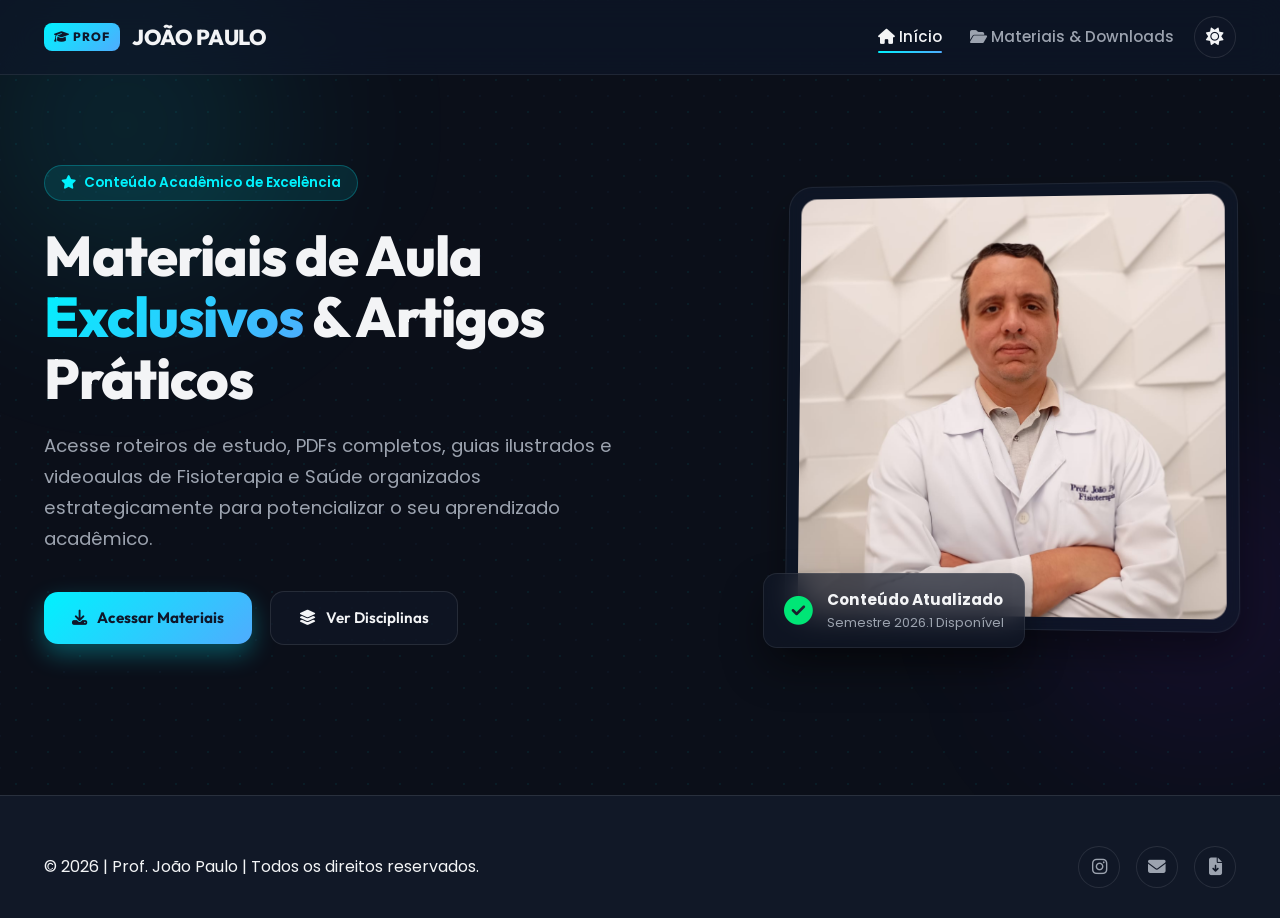
==== index.html @ 7d45e6c7 "commit-01" ====
<!DOCTYPE html>
<html lang="pt-BR" data-theme="dark">

<head>
  <meta charset="UTF-8" />
  <meta name="viewport" content="width=device-width, initial-scale=1.0" />
  <title>Prof. João Paulo | Portal Acadêmico & Materiais de Aula</title>
  <meta name="description" content="Acesse materiais de aula exclusivos, artigos, PDFs e tutoriais de Fisioterapia, Biomecânica, RTM e Citologia do Prof. João Paulo." />

  <!-- Google Fonts & Font Awesome Icons -->
  <link rel="preconnect" href="https://fonts.googleapis.com" />
  <link rel="preconnect" href="https://fonts.gstatic.com" crossorigin />
  <link href="https://fonts.googleapis.com/css2?family=Outfit:wght@300;400;500;600;700;800&family=Poppins:wght@300;400;500;600;700&display=swap" rel="stylesheet" />
  <link rel="stylesheet" href="https://cdnjs.cloudflare.com/ajax/libs/font-awesome/6.5.2/css/all.min.css" />

  <!-- CSS Stylesheet -->
  <link rel="stylesheet" href="style.css" />
</head>

<body>
  <!-- Dynamic Ambient Glow Background Orbs -->
  <div class="glow-orb glow-orb-1"></div>
  <div class="glow-orb glow-orb-2"></div>

  <!-- NAVIGATION BAR -->
  <header class="navbar">
    <div class="container">
      <a href="index.html" class="logo">
        <span class="logo-badge"><i class="fas fa-graduation-cap"></i> PROF</span>
        <span>JOÃO PAULO</span>
      </a>

      <div class="nav-right">
        <ul id="navLinks" class="nav-links">
          <li><a href="index.html" class="active"><i class="fas fa-home"></i> Início</a></li>
          <li><a href="materiais.html"><i class="fas fa-folder-open"></i> Materiais & Downloads</a></li>
        </ul>

        <!-- Theme Switcher Button -->
        <button id="themeToggleBtn" class="theme-toggle" title="Alternar Modo Escuro/Claro">
          <i id="themeIcon" class="fas fa-sun"></i>
        </button>

        <!-- Mobile Hamburger Toggle -->
        <button id="mobileToggleBtn" class="mobile-toggle" aria-label="Abrir Menu">
          <i class="fas fa-bars"></i>
        </button>
      </div>
    </div>
  </header>

  <main>
    <!-- HERO SECTION -->
    <section class="hero-section">
      <div class="container">
        <div class="hero-content">
          <div class="hero-text">
            <div class="hero-badge">
              <i class="fas fa-star"></i> Conteúdo Acadêmico de Excelência
            </div>
            <h1>
              Materiais de Aula <span class="gradient-text">Exclusivos</span> & Artigos Práticos
            </h1>
            <p>
              Acesse roteiros de estudo, PDFs completos, guias ilustrados e videoaulas de Fisioterapia e Saúde organizados estrategicamente para potencializar o seu aprendizado acadêmico.
            </p>

            <div class="hero-actions">
              <a href="materiais.html" class="btn btn-primary">
                <i class="fas fa-download"></i> Acessar Materiais
              </a>
              <a href="materiais.html" class="btn btn-secondary">
                <i class="fas fa-layer-group"></i> Ver Disciplinas
              </a>
            </div>
          </div>

          <!-- Hero Image Card -->
          <div class="hero-image-wrapper">
            <div class="hero-image-card">
              <img src="./assets/foto eu jaleco.jpg" alt="Prof. João Paulo"   />
            </div>

            <!-- Floating Card Pill -->
            <div class="status-pill">
              <i class="fas fa-check-circle"></i>
              <div>
                <h4>Conteúdo Atualizado</h4>
                <p>Semestre 2026.1 Disponível</p>
              </div>
            </div>
          </div>
        </div>
      </div>
    </section>

    <!-- ANIMATED STATS SECTION  
    <section class="stats-section">
      <div class="container">
        <div class="stats-grid">
          <div class="stat-card">
            <div class="stat-icon"><i class="fas fa-file-pdf"></i></div>
            <div class="stat-number" data-count="12">0</div>
            <div class="stat-label">PDFs & Artigos Prontos</div>
          </div>

          <div class="stat-card">
            <div class="stat-icon"><i class="fas fa-book-medical"></i></div>
            <div class="stat-number" data-count="3">0</div>
            <div class="stat-label">Disciplinas Principais</div>
          </div>

          <div class="stat-card">
            <div class="stat-icon"><i class="fas fa-user-graduate"></i></div>
            <div class="stat-number" data-count="100">0</div>
            <div class="stat-label">% Acesso Gratuito</div>
          </div>

          <div class="stat-card">
            <div class="stat-icon"><i class="fas fa-cloud-download-alt"></i></div>
            <div class="stat-number" data-count="2500">0</div>
            <div class="stat-label">+ Downloads Realizados</div>
          </div>
        </div>
      </div>
    </section>

    <!-- DISCIPLINAS & DESTAQUES
    <section id="materiais-destaque" class="section">
      <div class="container">
        <div class="section-header">
          <h2>Disciplinas & Áreas de Estudo</h2>
          <p>Selecione uma das áreas acadêmicas abaixo para consultar e baixar os materiais específicos.</p>
        </div> -->

        <!-- <div class="benefits-grid">
           Card 1: Biomecânica 
          <div class="benefit-card">
            <div>
              <div class="benefit-icon">
                <i class="fas fa-walking"></i>
              </div>
              <h3>Biomecânica em Fisioterapia</h3>
              <p>
                Estudo aprofundado dos membros superiores (MMSS), inferiores (MMII), coluna cervical e torácica com tópicos essenciais para a prática clínica.
              </p>
            </div>
            <a href="materiais.html#biomecanica" class="card-link-btn">
              Ver Materiais (4 PDFs) <i class="fas fa-arrow-right"></i>
            </a>
          </div> 

           Card 2: RTM 
          <div class="benefit-card">
            <div>
              <div class="benefit-icon">
                <i class="fas fa-hands-wash"></i>
              </div>
              <h3>Recursos Terapêuticos Manuais</h3>
              <p>
                Guias práticos sobre Massoterapia, técnicas manuais de Mobilização Articular e estratégias de avaliação funcional e reabilitação.
              </p>
            </div>
            <a href="materiais.html#rtm" class="card-link-btn">
              Ver Materiais (2 PDFs) <i class="fas fa-arrow-right"></i>
            </a>
          </div>

          Card 3: Citologia / Histologia / Embriologia 
          <div class="benefit-card">
            <div>
              <div class="benefit-icon">
                <i class="fas fa-microscope"></i>
              </div>
              <h3>Citologia, Histologia & Embriologia</h3>
              <p>
                Aulas completas sobre tipos celulares, membrana plasmática, ciclo celular, mecanismos de contração muscular e tecidos epiteliais e conjuntivos.
              </p>
            </div>
            <a href="materiais.html#cito-histo-embrio" class="card-link-btn">
              Ver Materiais (5 PDFs) <i class="fas fa-arrow-right"></i>
            </a>
          </div>
        </div>
      </div>
    </section>
  </main> -->

  <!-- FOOTER -->
  <footer class="footer">
    <div class="container footer-content">
      <div>
        <p>© 2026 | Prof. João Paulo | Todos os direitos reservados.</p>
      </div>

      <div class="social-links">
        <a href="https://instagram.com" target="_blank" class="social-btn" title="Instagram">
          <i class="fab fa-instagram"></i>
        </a>
        <a href="mailto:contato@profjoaopaulo.edu.br" class="social-btn" title="E-mail">
          <i class="fas fa-envelope"></i>
        </a>
        <a href="materiais.html" class="social-btn" title="Materiais">
          <i class="fas fa-file-download"></i>
        </a>
      </div>
    </div>
  </footer>

  <!-- JS Engine -->
  <script src="script.js"></script>
</body>

</html>
---- style.css ----
/* ==========================================================================
   PORTAL PROF. JOÃO PAULO - DESIGN SYSTEM & MODERN UI STYLES
   Features: Glassmorphism, Dual Theme (Dark/Light), Dynamic Grid & Animations
   ========================================================================== */

@import url('https://fonts.googleapis.com/css2?family=Outfit:wght@300;400;500;600;700;800&family=Poppins:wght@300;400;500;600;700&display=swap');

/* --- 1. THEME VARIABLES --- */
:root {
  /* Default Dark Mode Palette */
  --bg-main: #0B0F19;
  --bg-secondary: #111827;
  --bg-card: rgba(17, 24, 39, 0.7);
  --bg-card-hover: rgba(30, 41, 59, 0.85);
  --glass-bg: rgba(15, 23, 42, 0.65);
  --glass-border: rgba(255, 255, 255, 0.08);
  --glass-shadow: 0 20px 40px rgba(0, 0, 0, 0.4);
  
  /* Brand Accent Colors */
  --accent-cyan: #00F2FE;
  --accent-blue: #4FACFE;
  --accent-purple: #7F00FF;
  --accent-emerald: #00E676;
  --accent-amber: #FFB300;
  
  --gradient-hero: linear-gradient(135deg, #00F2FE 0%, #4FACFE 100%);
  --gradient-glow: radial-gradient(circle, rgba(0, 242, 254, 0.15) 0%, rgba(11, 15, 25, 0) 70%);
  --gradient-card: linear-gradient(135deg, rgba(255, 255, 255, 0.05) 0%, rgba(255, 255, 255, 0.01) 100%);
  
  /* Typography Colors */
  --text-main: #F3F4F6;
  --text-muted: #9CA3AF;
  --text-light: #6B7280;
  --text-inverse: #0F172A;
  
  /* Elements & Borders */
  --border-color: rgba(255, 255, 255, 0.1);
  --border-focus: #00F2FE;
  --radius-sm: 8px;
  --radius-md: 14px;
  --radius-lg: 24px;
  --radius-full: 9999px;
  
  --font-display: 'Outfit', sans-serif;
  --font-body: 'Poppins', sans-serif;
  
  --transition: all 0.3s cubic-bezier(0.4, 0, 0.2, 1);
}

/* Light Theme Overrides */
[data-theme="light"] {
  --bg-main: #F8FAFC;
  --bg-secondary: #EDF2F7;
  --bg-card: rgba(255, 255, 255, 0.85);
  --bg-card-hover: #FFFFFF;
  --glass-bg: rgba(255, 255, 255, 0.75);
  --glass-border: rgba(0, 0, 0, 0.08);
  --glass-shadow: 0 20px 40px rgba(0, 0, 0, 0.06);
  
  --gradient-hero: linear-gradient(135deg, #0052D4 0%, #4364F7 50%, #6FB1FC 100%);
  --gradient-glow: radial-gradient(circle, rgba(67, 100, 247, 0.12) 0%, rgba(248, 250, 252, 0) 70%);
  --gradient-card: linear-gradient(135deg, rgba(255, 255, 255, 0.9) 0%, rgba(241, 245, 249, 0.8) 100%);
  
  --text-main: #0F172A;
  --text-muted: #475569;
  --text-light: #64748B;
  --text-inverse: #FFFFFF;
  
  --border-color: rgba(0, 0, 0, 0.08);
  --border-focus: #2563EB;
}

/* --- 2. BASE & RESET --- */
* {
  margin: 0;
  padding: 0;
  box-sizing: border-box;
}

html {
  scroll-behavior: smooth;
  font-size: 16px;
}

body {
  font-family: var(--font-body);
  background-color: var(--bg-main);
  color: var(--text-main);
  line-height: 1.6;
  overflow-x: hidden;
  transition: background-color 0.4s ease, color 0.4s ease;
  position: relative;
}

/* Ambient Animated Grid Background */
body::before {
  content: '';
  position: fixed;
  top: 0;
  left: 0;
  width: 100vw;
  height: 100vh;
  background-image: 
    radial-gradient(rgba(0, 242, 254, 0.06) 1px, transparent 1px),
    radial-gradient(rgba(79, 172, 254, 0.04) 1px, transparent 1px);
  background-size: 32px 32px;
  background-position: 0 0, 16px 16px;
  pointer-events: none;
  z-index: -2;
}

/* Ambient Glow Orbs */
.glow-orb {
  position: absolute;
  width: 450px;
  height: 450px;
  border-radius: 50%;
  background: var(--gradient-glow);
  filter: blur(80px);
  pointer-events: none;
  z-index: -1;
  animation: floatOrb 12s infinite alternate ease-in-out;
}

.glow-orb-1 { top: -100px; left: -100px; }
.glow-orb-2 { top: 40%; right: -150px; background: radial-gradient(circle, rgba(127, 0, 255, 0.12) 0%, transparent 70%); }

@keyframes floatOrb {
  0% { transform: translate(0, 0) scale(1); }
  100% { transform: translate(40px, 50px) scale(1.15); }
}

a {
  text-decoration: none;
  color: inherit;
  transition: var(--transition);
}

img {
  max-width: 100%;
  height: auto;
  display: block;
}

/* --- 3. LAYOUT CONTAINER --- */
.container {
  width: 100%;
  max-width: 1240px;
  margin: 0 auto;
  padding: 0 24px;
}

/* --- 4. NAVIGATION BAR --- */
.navbar {
  position: sticky;
  top: 0;
  z-index: 100;
  background: var(--glass-bg);
  backdrop-filter: blur(16px);
  -webkit-backdrop-filter: blur(16px);
  border-bottom: 1px solid var(--glass-border);
  padding: 16px 0;
  transition: var(--transition);
}

.navbar .container {
  display: flex;
  justify-content: space-between;
  align-items: center;
}

.logo {
  display: flex;
  align-items: center;
  gap: 12px;
  font-family: var(--font-display);
  font-weight: 800;
  font-size: 1.35rem;
  letter-spacing: -0.5px;
  color: var(--text-main);
}

.logo-badge {
  background: var(--gradient-hero);
  color: #0F172A;
  padding: 4px 10px;
  border-radius: var(--radius-sm);
  font-size: 0.75rem;
  font-weight: 800;
  text-transform: uppercase;
  letter-spacing: 1px;
}

.nav-right {
  display: flex;
  align-items: center;
  gap: 20px;
}

.nav-links {
  display: flex;
  align-items: center;
  gap: 28px;
  list-style: none;
}

.nav-links a {
  font-weight: 500;
  font-size: 0.95rem;
  color: var(--text-muted);
  position: relative;
  padding: 6px 0;
}

.nav-links a:hover,
.nav-links a.active {
  color: var(--text-main);
}

.nav-links a::after {
  content: '';
  position: absolute;
  bottom: 0;
  left: 0;
  width: 0;
  height: 2px;
  background: var(--gradient-hero);
  border-radius: var(--radius-full);
  transition: width 0.3s ease;
}

.nav-links a:hover::after,
.nav-links a.active::after {
  width: 100%;
}

/* Theme Toggle Button */
.theme-toggle {
  background: var(--bg-card);
  border: 1px solid var(--border-color);
  color: var(--text-main);
  width: 42px;
  height: 42px;
  border-radius: var(--radius-full);
  display: flex;
  align-items: center;
  justify-content: center;
  cursor: pointer;
  font-size: 1.1rem;
  transition: var(--transition);
}

.theme-toggle:hover {
  transform: rotate(15deg) scale(1.05);
  border-color: var(--accent-cyan);
  box-shadow: 0 0 15px rgba(0, 242, 254, 0.3);
}

/* Mobile Toggle */
.mobile-toggle {
  display: none;
  background: transparent;
  border: none;
  color: var(--text-main);
  font-size: 1.5rem;
  cursor: pointer;
}

/* --- 5. HERO SECTION --- */
.hero-section {
  padding: 90px 0 70px;
  position: relative;
}

.hero-content {
  display: grid;
  grid-template-columns: 1.2fr 0.8fr;
  gap: 60px;
  align-items: center;
}

.hero-badge {
  display: inline-flex;
  align-items: center;
  gap: 8px;
  background: rgba(0, 242, 254, 0.1);
  border: 1px solid rgba(0, 242, 254, 0.25);
  color: var(--accent-cyan);
  padding: 6px 16px;
  border-radius: var(--radius-full);
  font-size: 0.85rem;
  font-weight: 600;
  margin-bottom: 24px;
}

[data-theme="light"] .hero-badge {
  background: rgba(37, 99, 235, 0.1);
  border-color: rgba(37, 99, 235, 0.25);
  color: #2563EB;
}

.hero-text h1 {
  font-family: var(--font-display);
  font-size: 3.5rem;
  font-weight: 800;
  line-height: 1.1;
  margin-bottom: 20px;
  letter-spacing: -1px;
}

.gradient-text {
  background: var(--gradient-hero);
  -webkit-background-clip: text;
  -webkit-text-fill-color: transparent;
}

.hero-text p {
  font-size: 1.15rem;
  color: var(--text-muted);
  margin-bottom: 36px;
  max-width: 580px;
  line-height: 1.7;
}

.hero-actions {
  display: flex;
  align-items: center;
  gap: 18px;
  flex-wrap: wrap;
}

/* Hero Image Card with Glass Border & Glow */
.hero-image-wrapper {
  position: relative;
}

.hero-image-card {
  position: relative;
  border-radius: var(--radius-lg);
  padding: 12px;
  background: var(--glass-bg);
  border: 1px solid var(--glass-border);
  box-shadow: var(--glass-shadow);
  backdrop-filter: blur(12px);
  transform: perspective(1000px) rotateY(-4deg) rotateX(2deg);
  transition: var(--transition);
}

.hero-image-card:hover {
  transform: perspective(1000px) rotateY(0deg) rotateX(0deg) translateY(-8px);
  border-color: rgba(0, 242, 254, 0.4);
  box-shadow: 0 30px 60px rgba(0, 242, 254, 0.15);
}

.hero-image-card img {
  border-radius: calc(var(--radius-lg) - 8px);
  width: 100%;
  height: 420px;
  object-fit: cover;
}

/* Floating Status Pill */
.status-pill {
  position: absolute;
  bottom: -20px;
  left: -20px;
  background: var(--bg-card);
  backdrop-filter: blur(16px);
  border: 1px solid var(--glass-border);
  border-radius: var(--radius-md);
  padding: 14px 20px;
  display: flex;
  align-items: center;
  gap: 14px;
  box-shadow: var(--glass-shadow);
}

.status-pill i {
  font-size: 1.8rem;
  color: var(--accent-emerald);
}

.status-pill h4 {
  font-size: 0.95rem;
  font-weight: 700;
  color: var(--text-main);
}

.status-pill p {
  font-size: 0.8rem;
  color: var(--text-muted);
  margin: 0;
}

/* --- 6. BUTTONS & UI CONTROLS --- */
.btn {
  display: inline-flex;
  align-items: center;
  justify-content: center;
  gap: 10px;
  padding: 14px 28px;
  border-radius: var(--radius-md);
  font-family: var(--font-display);
  font-weight: 600;
  font-size: 0.95rem;
  cursor: pointer;
  border: none;
  transition: var(--transition);
  outline: none;
}

.btn-primary {
  background: var(--gradient-hero);
  color: #0F172A;
  font-weight: 700;
  box-shadow: 0 10px 25px rgba(0, 242, 254, 0.3);
}

.btn-primary:hover {
  transform: translateY(-3px);
  box-shadow: 0 15px 35px rgba(0, 242, 254, 0.45);
}

.btn-secondary {
  background: var(--bg-card);
  border: 1px solid var(--border-color);
  color: var(--text-main);
}

.btn-secondary:hover {
  background: var(--bg-card-hover);
  border-color: var(--accent-cyan);
  color: var(--text-main);
  transform: translateY(-3px);
}

.btn-sm {
  padding: 9px 18px;
  font-size: 0.85rem;
  border-radius: var(--radius-sm);
}

.btn-icon {
  width: 40px;
  height: 40px;
  padding: 0;
  border-radius: var(--radius-full);
}

/* --- 7. ESTATÍSTICAS / STATS BAR --- */
.stats-section {
  padding: 30px 0 60px;
  display: flex;
  align-items: center;
  justify-content: center;
  
}

.stats-grid {
  display: grid;
  grid-template-columns: repeat(4, 1fr);
  gap: 20px;
}

.stat-card {
  background: var(--glass-bg);
  backdrop-filter: blur(12px);
  border: 1px solid var(--glass-border);
  border-radius: var(--radius-md);
  padding: 24px;
  text-align: center;
  transition: var(--transition);
}

.stat-card:hover {
  transform: translateY(-5px);
  border-color: var(--accent-cyan);
}

.stat-icon {
  width: 50px;
  height: 50px;
  border-radius: var(--radius-full);
  background: rgba(0, 242, 254, 0.1);
  color: var(--accent-cyan);
  display: flex;
  align-items: center;
  justify-content: center;
  font-size: 1.4rem;
  margin: 0 auto 14px;
}

.stat-number {
  font-family: var(--font-display);
  font-size: 2.2rem;
  font-weight: 800;
  color: var(--text-main);
}

.stat-label {
  font-size: 0.85rem;
  color: var(--text-muted);
  font-weight: 500;
}

/* --- 8. SECTION HEADERS & GENERAL SECTIONS --- */
.section {
  padding: 80px 0;
}

.section-header {
  text-align: center;
  max-width: 680px;
  margin: 0 auto 50px;
}

.section-header h2 {
  font-family: var(--font-display);
  font-size: 2.4rem;
  font-weight: 800;
  margin-bottom: 12px;
  letter-spacing: -0.5px;
}

.section-header p {
  color: var(--text-muted);
  font-size: 1.05rem;
}

/* --- 9. BENEFÍCIOS & CARDS NA HOME --- */
.benefits-grid {
  display: grid;
  grid-template-columns: repeat(auto-fit, minmax(320px, 1fr));
  gap: 30px;
}

.benefit-card {
  background: var(--glass-bg);
  backdrop-filter: blur(12px);
  border: 1px solid var(--glass-border);
  border-radius: var(--radius-lg);
  padding: 36px;
  position: relative;
  overflow: hidden;
  transition: var(--transition);
  display: flex;
  flex-direction: column;
  justify-content: space-between;
}

.benefit-card::before {
  content: '';
  position: absolute;
  top: 0;
  left: 0;
  width: 100%;
  height: 4px;
  background: var(--gradient-hero);
  opacity: 0;
  transition: opacity 0.3s ease;
}

.benefit-card:hover {
  transform: translateY(-8px);
  border-color: rgba(0, 242, 254, 0.3);
  box-shadow: var(--glass-shadow);
}

.benefit-card:hover::before {
  opacity: 1;
}

.benefit-icon {
  width: 64px;
  height: 64px;
  border-radius: var(--radius-md);
  background: rgba(0, 242, 254, 0.1);
  color: var(--accent-cyan);
  display: flex;
  align-items: center;
  justify-content: center;
  font-size: 1.8rem;
  margin-bottom: 24px;
}

.benefit-card h3 {
  font-family: var(--font-display);
  font-size: 1.4rem;
  font-weight: 700;
  margin-bottom: 12px;
}

.benefit-card p {
  color: var(--text-muted);
  font-size: 0.95rem;
  margin-bottom: 24px;
  line-height: 1.6;
}

.card-link-btn {
  display: inline-flex;
  align-items: center;
  gap: 8px;
  font-weight: 600;
  color: var(--accent-cyan);
  font-size: 0.95rem;
  margin-top: auto;
}

.card-link-btn i {
  transition: transform 0.3s ease;
}

.benefit-card:hover .card-link-btn i {
  transform: translateX(6px);
}

/* --- 10. MATERIALS HUB (MATERIAIS.HTML) --- */
.hub-header {
  background: linear-gradient(180deg, rgba(0, 242, 254, 0.05) 0%, transparent 100%);
  padding: 60px 0 30px;
  border-bottom: 1px solid var(--border-color);
}

/* Filter Toolbar & Search Bar */
.filter-toolbar {
  margin: 30px 0 40px;
  display: flex;
  flex-direction: column;
  gap: 20px;
}

.search-box-wrapper {
  position: relative;
  width: 100%;
  max-width: 650px;
  margin: 0 auto;
}

.search-box-wrapper i.search-icon {
  position: absolute;
  left: 20px;
  top: 50%;
  transform: translateY(-50%);
  color: var(--text-muted);
  font-size: 1.2rem;
}

.search-input {
  width: 100%;
  padding: 16px 50px 16px 54px;
  background: var(--glass-bg);
  backdrop-filter: blur(12px);
  border: 1px solid var(--glass-border);
  border-radius: var(--radius-full);
  color: var(--text-main);
  font-family: var(--font-body);
  font-size: 1rem;
  outline: none;
  transition: var(--transition);
  box-shadow: 0 10px 30px rgba(0, 0, 0, 0.15);
}

.search-input:focus {
  border-color: var(--accent-cyan);
  box-shadow: 0 0 25px rgba(0, 242, 254, 0.25);
}

.clear-search {
  position: absolute;
  right: 18px;
  top: 50%;
  transform: translateY(-50%);
  background: transparent;
  border: none;
  color: var(--text-muted);
  font-size: 1.1rem;
  cursor: pointer;
  display: none;
}

.clear-search.active {
  display: block;
}

/* Filter Subject Tabs */
.tabs-scroll-wrapper {
  overflow-x: auto;
  padding-bottom: 8px;
  scrollbar-width: none; /* Firefox */
}

.tabs-scroll-wrapper::-webkit-scrollbar {
  display: none;
}

.tabs-container {
  display: flex;
  align-items: center;
  justify-content: center;
  gap: 12px;
  min-width: auto;
}

.tab-btn {
  background: var(--bg-card);
  border: 1px solid var(--border-color);
  color: var(--text-muted);
  padding: 10px 22px;
  border-radius: var(--radius-full);
  font-family: var(--font-display);
  font-weight: 600;
  font-size: 0.9rem;
  cursor: pointer;
  transition: var(--transition);
  display: flex;
  align-items: center;
  gap: 8px;
}

.tab-btn:hover {
  color: var(--text-main);
  border-color: var(--accent-cyan);
  background: var(--bg-card-hover);
}

.tab-btn.active {
  background: var(--gradient-hero);
  color: #0F172A;
  border-color: transparent;
  font-weight: 700;
  box-shadow: 0 6px 18px rgba(0, 242, 254, 0.3);
}

/* View Mode Controls Bar */
.controls-bar {
  display: flex;
  justify-content: space-between;
  align-items: center;
  margin-bottom: 30px;
  padding: 14px 20px;
  background: var(--glass-bg);
  border: 1px solid var(--glass-border);
  border-radius: var(--radius-md);
}

.results-count {
  font-size: 0.9rem;
  color: var(--text-muted);
  font-weight: 500;
}

.results-count span {
  color: var(--accent-cyan);
  font-weight: 700;
}

.view-toggle-btns {
  display: flex;
  align-items: center;
  gap: 8px;
}

.view-btn {
  background: transparent;
  border: 1px solid var(--border-color);
  color: var(--text-muted);
  width: 36px;
  height: 36px;
  border-radius: var(--radius-sm);
  display: flex;
  align-items: center;
  justify-content: center;
  cursor: pointer;
  transition: var(--transition);
}

.view-btn.active, .view-btn:hover {
  background: var(--bg-card-hover);
  color: var(--accent-cyan);
  border-color: var(--accent-cyan);
}

/* Materials Cards Grid */
.materials-grid {
  display: grid;
  grid-template-columns: repeat(auto-fill, minmax(340px, 1fr));
  gap: 24px;
}

/* List View Mode Override */
.materials-grid.list-view {
  grid-template-columns: 1fr;
}

.material-card {
  background: var(--glass-bg);
  backdrop-filter: blur(12px);
  border: 1px solid var(--glass-border);
  border-radius: var(--radius-md);
  padding: 24px;
  transition: var(--transition);
  display: flex;
  flex-direction: column;
  position: relative;
}

.material-card:hover {
  transform: translateY(-5px);
  border-color: rgba(0, 242, 254, 0.4);
  box-shadow: 0 15px 35px rgba(0, 0, 0, 0.25);
}

.materials-grid.list-view .material-card {
  flex-direction: row;
  align-items: center;
  justify-content: space-between;
  gap: 20px;
}

.material-header {
  display: flex;
  align-items: flex-start;
  gap: 16px;
  margin-bottom: 16px;
}

.file-icon-badge {
  width: 48px;
  height: 48px;
  border-radius: var(--radius-md);
  background: rgba(0, 242, 254, 0.1);
  color: var(--accent-cyan);
  display: flex;
  align-items: center;
  justify-content: center;
  font-size: 1.5rem;
  flex-shrink: 0;
}

.material-category {
  font-size: 0.75rem;
  font-weight: 700;
  text-transform: uppercase;
  letter-spacing: 0.8px;
  color: var(--accent-cyan);
  margin-bottom: 4px;
}

.material-title {
  font-family: var(--font-display);
  font-size: 1.15rem;
  font-weight: 700;
  color: var(--text-main);
  line-height: 1.3;
}

.material-meta {
  display: flex;
  align-items: center;
  gap: 16px;
  font-size: 0.82rem;
  color: var(--text-muted);
  margin-top: 14px;
  padding-top: 14px;
  border-top: 1px solid var(--border-color);
}

.meta-item {
  display: flex;
  align-items: center;
  gap: 6px;
}

.material-actions {
  display: flex;
  align-items: center;
  gap: 10px;
  margin-top: 20px;
}

.materials-grid.list-view .material-actions {
  margin-top: 0;
}

.btn-bookmark {
  background: var(--bg-card);
  border: 1px solid var(--border-color);
  color: var(--text-muted);
  width: 40px;
  height: 40px;
  border-radius: var(--radius-sm);
  display: flex;
  align-items: center;
  justify-content: center;
  cursor: pointer;
  transition: var(--transition);
}

.btn-bookmark:hover, .btn-bookmark.bookmarked {
  color: var(--accent-amber);
  border-color: var(--accent-amber);
  background: rgba(255, 179, 0, 0.1);
}

/* Empty State / No Results */
.no-results {
  grid-column: 1 / -1;
  text-align: center;
  padding: 80px 20px;
  background: var(--glass-bg);
  border: 1px solid var(--glass-border);
  border-radius: var(--radius-lg);
  display: none;
}

.no-results i {
  font-size: 3.5rem;
  color: var(--text-muted);
  margin-bottom: 16px;
}

.no-results h3 {
  font-size: 1.4rem;
  margin-bottom: 8px;
}

.no-results p {
  color: var(--text-muted);
}

/* --- 11. TOAST NOTIFICATIONS --- */
.toast-container {
  position: fixed;
  bottom: 30px;
  right: 30px;
  z-index: 1000;
  display: flex;
  flex-direction: column;
  gap: 12px;
}

.toast {
  background: var(--bg-secondary);
  border: 1px solid var(--accent-cyan);
  color: var(--text-main);
  padding: 14px 22px;
  border-radius: var(--radius-md);
  box-shadow: 0 10px 30px rgba(0, 0, 0, 0.4);
  display: flex;
  align-items: center;
  gap: 12px;
  font-size: 0.9rem;
  font-weight: 500;
  animation: slideInToast 0.3s cubic-bezier(0.4, 0, 0.2, 1);
}

.toast i {
  color: var(--accent-cyan);
  font-size: 1.2rem;
}

@keyframes slideInToast {
  from { transform: translateX(100%); opacity: 0; }
  to { transform: translateX(0); opacity: 1; }
}

/* --- 12. FOOTER --- */
.footer {
  background: var(--bg-secondary);
  border-top: 1px solid var(--border-color);
  padding: 50px 0 30px;
  margin-top: 80px;
}

.footer-content {
  display: flex;
  justify-content: space-between;
  align-items: center;
  flex-wrap: wrap;
  gap: 20px;
}

.social-links {
  display: flex;
  align-items: center;
  gap: 16px;
}

.social-btn {
  width: 42px;
  height: 42px;
  border-radius: var(--radius-full);
  background: var(--bg-card);
  border: 1px solid var(--border-color);
  color: var(--text-muted);
  display: flex;
  align-items: center;
  justify-content: center;
  font-size: 1.1rem;
  transition: var(--transition);
}

.social-btn:hover {
  color: var(--accent-cyan);
  border-color: var(--accent-cyan);
  transform: translateY(-3px);
  box-shadow: 0 5px 15px rgba(0, 242, 254, 0.25);
}

/* --- 13. RESPONSIVE DESIGN --- */
@media (max-width: 992px) {
  .hero-content {
    grid-template-columns: 1fr;
    gap: 40px;
    text-align: center;
  }

  .hero-text p {
    margin-left: auto;
    margin-right: auto;
  }

  .hero-actions {
    justify-content: center;
  }

  .hero-image-card {
    max-width: 450px;
    margin: 0 auto;
    transform: none;
  }

  .stats-grid {
    grid-template-columns: repeat(2, 1fr);
  }
}

@media (max-width: 768px) {
  .hero-text h1 {
    font-size: 2.6rem;
  }

  .mobile-toggle {
    display: block;
  }

  .nav-links {
    position: fixed;
    top: 73px;
    left: 0;
    width: 100%;
    background: var(--bg-secondary);
    border-bottom: 1px solid var(--border-color);
    flex-direction: column;
    padding: 24px;
    gap: 20px;
    transform: translateY(-150%);
    transition: transform 0.4s ease;
  }

  .nav-links.mobile-active {
    transform: translateY(0);
  }

  .controls-bar {
    flex-direction: column;
    gap: 14px;
    align-items: flex-start;
  }

  .materials-grid.list-view .material-card {
    flex-direction: column;
    align-items: flex-start;
  }

  .stats-grid {
    grid-template-columns: 1fr;
  }

  .status-pill {
    left: 50%;
    transform: translateX(-50%);
    width: 90%;
  }
}
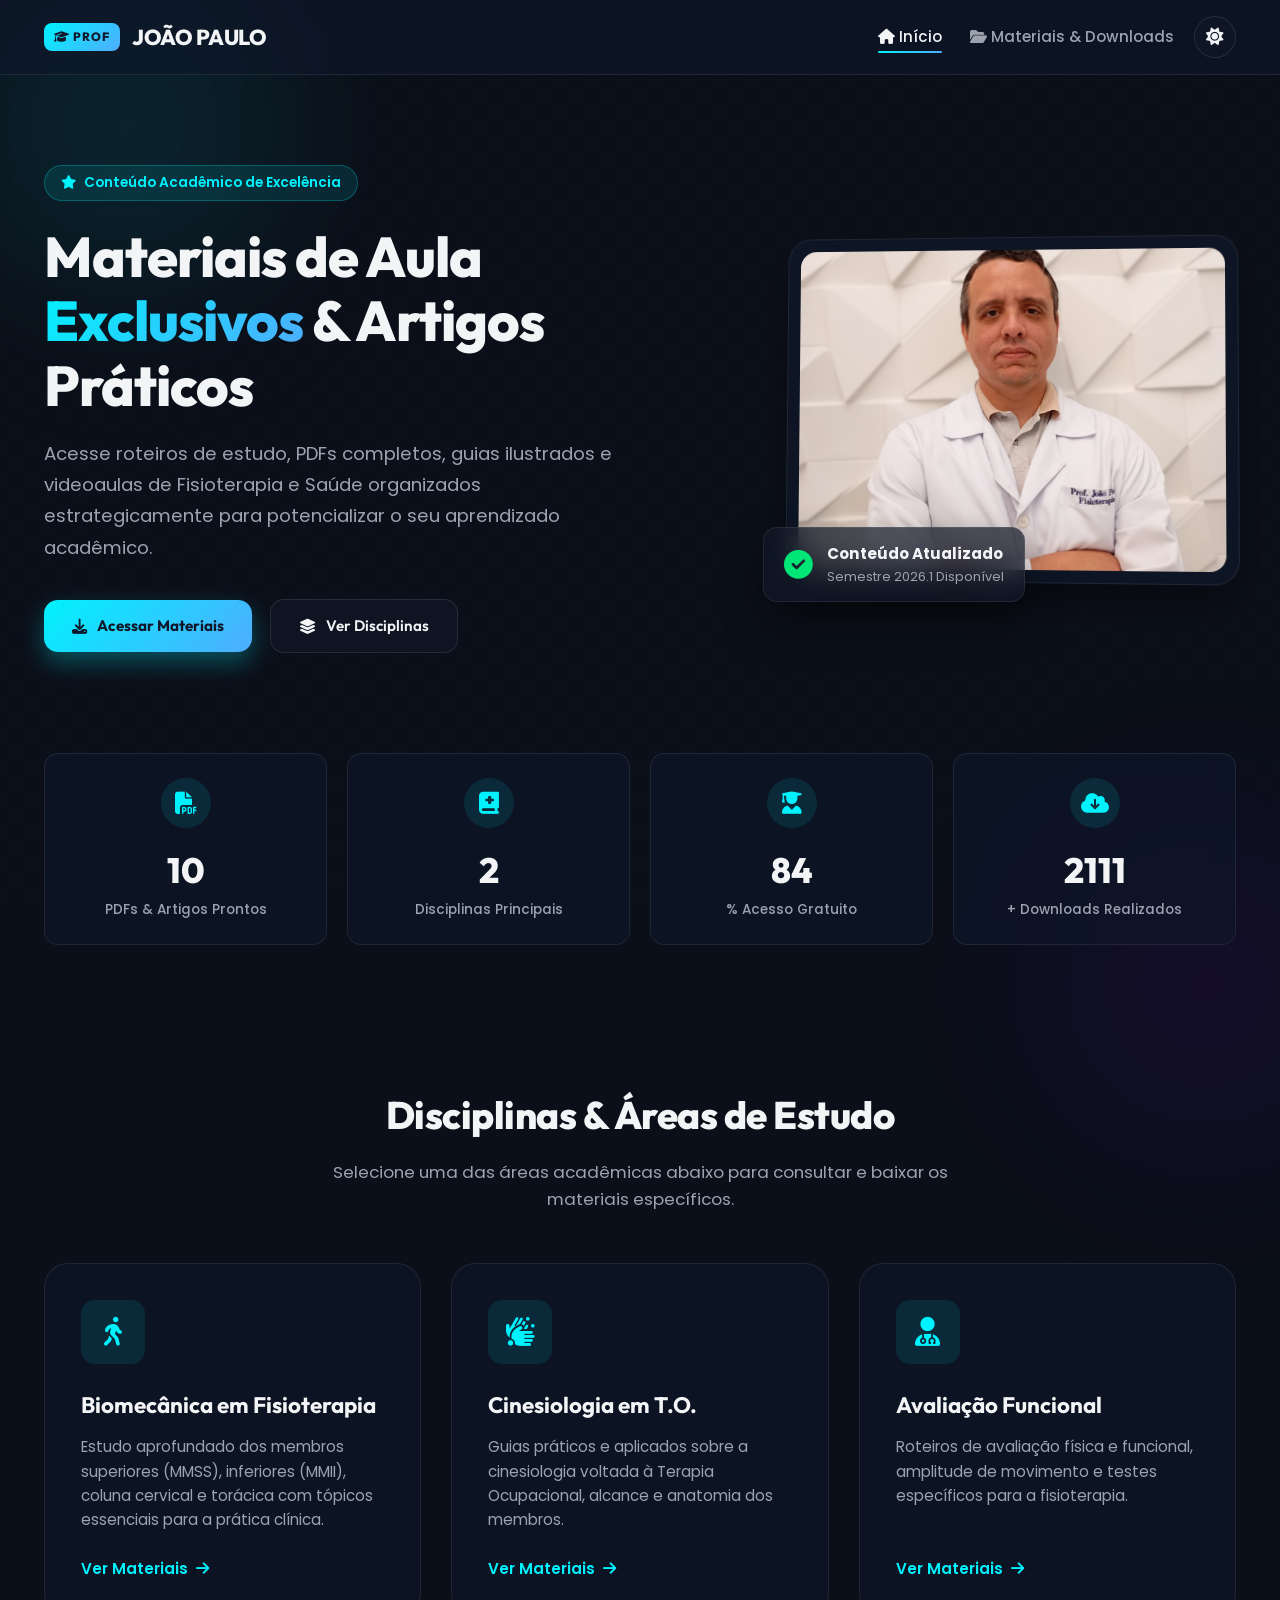
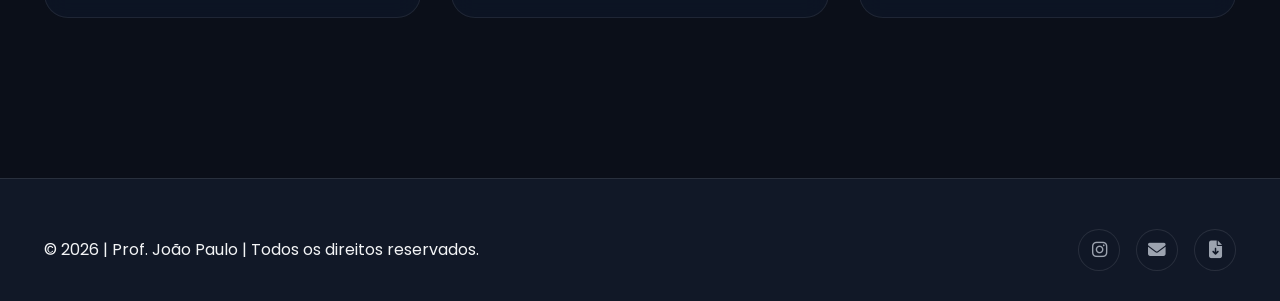
==== commit 11a562f0: "commit-02" ====
--- a/index.html
+++ b/index.html
@@ -94,7 +94,7 @@
       </div>
     </section>
 
-    <!-- ANIMATED STATS SECTION  
+    <!-- ANIMATED STATS SECTION -->
     <section class="stats-section">
       <div class="container">
         <div class="stats-grid">
@@ -125,16 +125,16 @@
       </div>
     </section>
 
-    <!-- DISCIPLINAS & DESTAQUES
+    <!-- DISCIPLINAS & DESTAQUES -->
     <section id="materiais-destaque" class="section">
       <div class="container">
         <div class="section-header">
           <h2>Disciplinas & Áreas de Estudo</h2>
           <p>Selecione uma das áreas acadêmicas abaixo para consultar e baixar os materiais específicos.</p>
-        </div> -->
-
-        <!-- <div class="benefits-grid">
-           Card 1: Biomecânica 
+        </div>
+
+        <div class="benefits-grid">
+          <!-- Card 1: Biomecânica -->
           <div class="benefit-card">
             <div>
               <div class="benefit-icon">
@@ -145,46 +145,46 @@
                 Estudo aprofundado dos membros superiores (MMSS), inferiores (MMII), coluna cervical e torácica com tópicos essenciais para a prática clínica.
               </p>
             </div>
-            <a href="materiais.html#biomecanica" class="card-link-btn">
-              Ver Materiais (4 PDFs) <i class="fas fa-arrow-right"></i>
+            <a href="materiais.html#cinesioterapia" class="card-link-btn">
+              Ver Materiais <i class="fas fa-arrow-right"></i>
             </a>
           </div> 
 
-           Card 2: RTM 
+          <!-- Card 2: Cinesiologia TO -->
           <div class="benefit-card">
             <div>
               <div class="benefit-icon">
                 <i class="fas fa-hands-wash"></i>
               </div>
-              <h3>Recursos Terapêuticos Manuais</h3>
+              <h3>Cinesiologia em T.O.</h3>
               <p>
-                Guias práticos sobre Massoterapia, técnicas manuais de Mobilização Articular e estratégias de avaliação funcional e reabilitação.
+                Guias práticos e aplicados sobre a cinesiologia voltada à Terapia Ocupacional, alcance e anatomia dos membros.
               </p>
             </div>
-            <a href="materiais.html#rtm" class="card-link-btn">
-              Ver Materiais (2 PDFs) <i class="fas fa-arrow-right"></i>
+            <a href="materiais.html#cinesio-to" class="card-link-btn">
+              Ver Materiais <i class="fas fa-arrow-right"></i>
             </a>
           </div>
 
-          Card 3: Citologia / Histologia / Embriologia 
+          <!-- Card 3: Avaliação Funcional -->
           <div class="benefit-card">
             <div>
               <div class="benefit-icon">
-                <i class="fas fa-microscope"></i>
-              </div>
-              <h3>Citologia, Histologia & Embriologia</h3>
+                <i class="fas fa-user-doctor"></i>
+              </div>
+              <h3>Avaliação Funcional</h3>
               <p>
-                Aulas completas sobre tipos celulares, membrana plasmática, ciclo celular, mecanismos de contração muscular e tecidos epiteliais e conjuntivos.
+                Roteiros de avaliação física e funcional, amplitude de movimento e testes específicos para a fisioterapia.
               </p>
             </div>
-            <a href="materiais.html#cito-histo-embrio" class="card-link-btn">
-              Ver Materiais (5 PDFs) <i class="fas fa-arrow-right"></i>
+            <a href="materiais.html#avaliacao-funcional" class="card-link-btn">
+              Ver Materiais <i class="fas fa-arrow-right"></i>
             </a>
           </div>
         </div>
       </div>
     </section>
-  </main> -->
+  </main>
 
   <!-- FOOTER -->
   <footer class="footer">
--- a/style.css
+++ b/style.css
@@ -301,9 +301,9 @@
 
 .hero-text h1 {
   font-family: var(--font-display);
-  font-size: 3.5rem;
+  font-size: clamp(2.2rem, 5vw, 3.5rem);
   font-weight: 800;
-  line-height: 1.1;
+  line-height: 1.15;
   margin-bottom: 20px;
   letter-spacing: -1px;
 }
@@ -315,7 +315,7 @@
 }
 
 .hero-text p {
-  font-size: 1.15rem;
+  font-size: clamp(0.95rem, 2vw, 1.15rem);
   color: var(--text-muted);
   margin-bottom: 36px;
   max-width: 580px;
@@ -355,7 +355,9 @@
 .hero-image-card img {
   border-radius: calc(var(--radius-lg) - 8px);
   width: 100%;
-  height: 420px;
+  height: auto;
+  max-height: 420px;
+  aspect-ratio: 4 / 3;
   object-fit: cover;
 }
 
@@ -516,7 +518,7 @@
 
 .section-header h2 {
   font-family: var(--font-display);
-  font-size: 2.4rem;
+  font-size: clamp(1.75rem, 4vw, 2.4rem);
   font-weight: 800;
   margin-bottom: 12px;
   letter-spacing: -0.5px;
@@ -530,7 +532,7 @@
 /* --- 9. BENEFÍCIOS & CARDS NA HOME --- */
 .benefits-grid {
   display: grid;
-  grid-template-columns: repeat(auto-fit, minmax(320px, 1fr));
+  grid-template-columns: repeat(auto-fit, minmax(280px, 1fr));
   gap: 30px;
 }
 
@@ -697,9 +699,10 @@
 .tabs-container {
   display: flex;
   align-items: center;
-  justify-content: center;
+  justify-content: flex-start;
   gap: 12px;
-  min-width: auto;
+  width: max-content;
+  margin: 0 auto;
 }
 
 .tab-btn {
@@ -784,7 +787,7 @@
 /* Materials Cards Grid */
 .materials-grid {
   display: grid;
-  grid-template-columns: repeat(auto-fill, minmax(340px, 1fr));
+  grid-template-columns: repeat(auto-fill, minmax(min(100%, 280px), 1fr));
   gap: 24px;
 }
 
@@ -1008,6 +1011,27 @@
   box-shadow: 0 5px 15px rgba(0, 242, 254, 0.25);
 }
 
+/* Mobile Menu Overlay Backdrop */
+.nav-backdrop {
+  position: fixed;
+  top: 0;
+  left: 0;
+  width: 100vw;
+  height: 100vh;
+  background: rgba(0, 0, 0, 0.6);
+  backdrop-filter: blur(4px);
+  -webkit-backdrop-filter: blur(4px);
+  z-index: 95;
+  opacity: 0;
+  pointer-events: none;
+  transition: opacity 0.3s ease;
+}
+
+.nav-backdrop.active {
+  opacity: 1;
+  pointer-events: auto;
+}
+
 /* --- 13. RESPONSIVE DESIGN --- */
 @media (max-width: 992px) {
   .hero-content {
@@ -1037,12 +1061,10 @@
 }
 
 @media (max-width: 768px) {
-  .hero-text h1 {
-    font-size: 2.6rem;
-  }
-
   .mobile-toggle {
     display: block;
+    min-width: 44px;
+    min-height: 44px;
   }
 
   .nav-links {
@@ -1056,7 +1078,9 @@
     padding: 24px;
     gap: 20px;
     transform: translateY(-150%);
-    transition: transform 0.4s ease;
+    transition: transform 0.4s cubic-bezier(0.4, 0, 0.2, 1);
+    z-index: 99;
+    box-shadow: 0 10px 30px rgba(0, 0, 0, 0.3);
   }
 
   .nav-links.mobile-active {
@@ -1084,3 +1108,46 @@
     width: 90%;
   }
 }
+
+@media (max-width: 480px) {
+  .container {
+    padding: 0 16px;
+  }
+
+  .hero-actions {
+    flex-direction: column;
+    width: 100%;
+  }
+
+  .hero-actions .btn {
+    width: 100%;
+  }
+
+  .status-pill {
+    position: relative;
+    bottom: 0;
+    left: 0;
+    transform: none;
+    width: 100%;
+    margin-top: 16px;
+  }
+
+  .tab-btn {
+    padding: 8px 16px;
+    font-size: 0.82rem;
+  }
+
+  .material-card {
+    padding: 18px;
+  }
+
+  .toast-container {
+    bottom: 16px;
+    right: 16px;
+    left: 16px;
+  }
+
+  .toast {
+    width: 100%;
+  }
+}
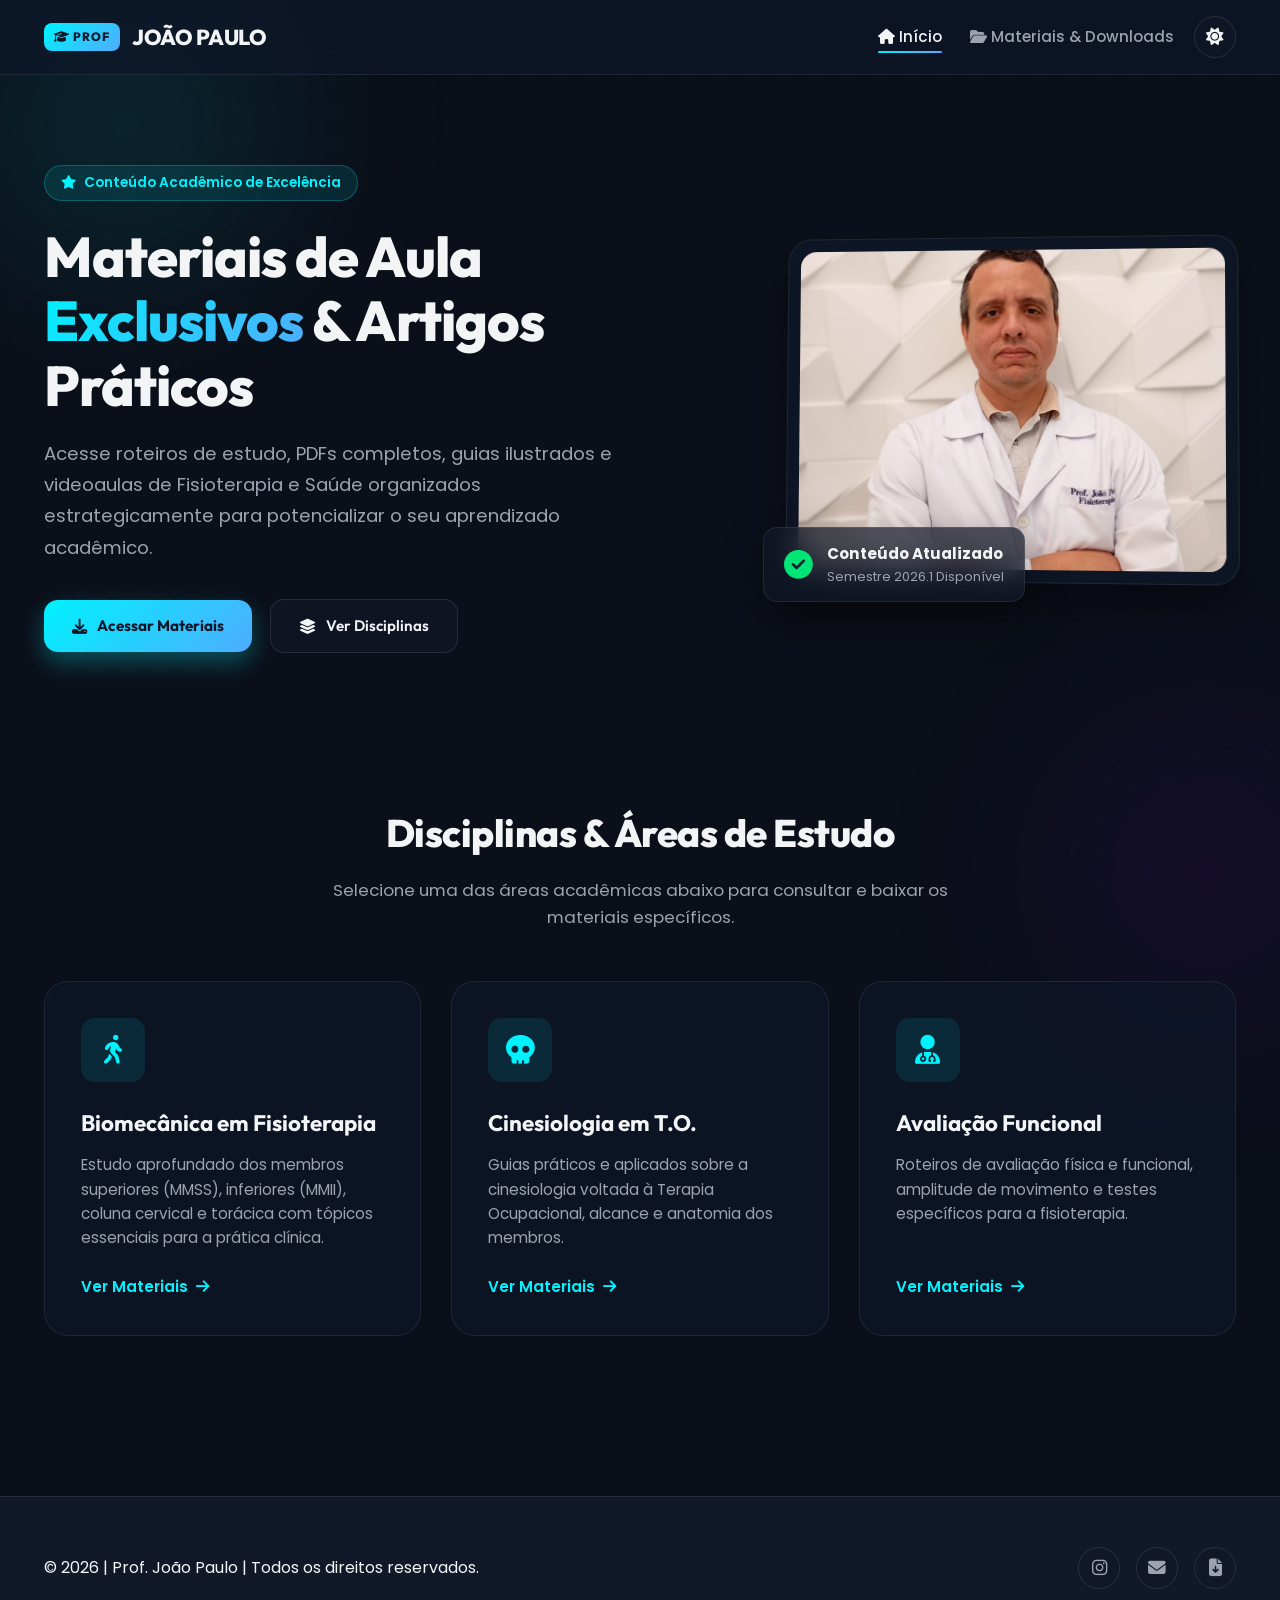
==== commit f54b9179: "commit-03" ====
--- a/index.html
+++ b/index.html
@@ -94,7 +94,7 @@
       </div>
     </section>
 
-    <!-- ANIMATED STATS SECTION -->
+    <!-- ANIMATED STATS SECTION  
     <section class="stats-section">
       <div class="container">
         <div class="stats-grid">
@@ -123,7 +123,7 @@
           </div>
         </div>
       </div>
-    </section>
+    </section> -->
 
     <!-- DISCIPLINAS & DESTAQUES -->
     <section id="materiais-destaque" class="section">
@@ -154,7 +154,7 @@
           <div class="benefit-card">
             <div>
               <div class="benefit-icon">
-                <i class="fas fa-hands-wash"></i>
+                <i class="fa-solid fa-skull"></i>
               </div>
               <h3>Cinesiologia em T.O.</h3>
               <p>
